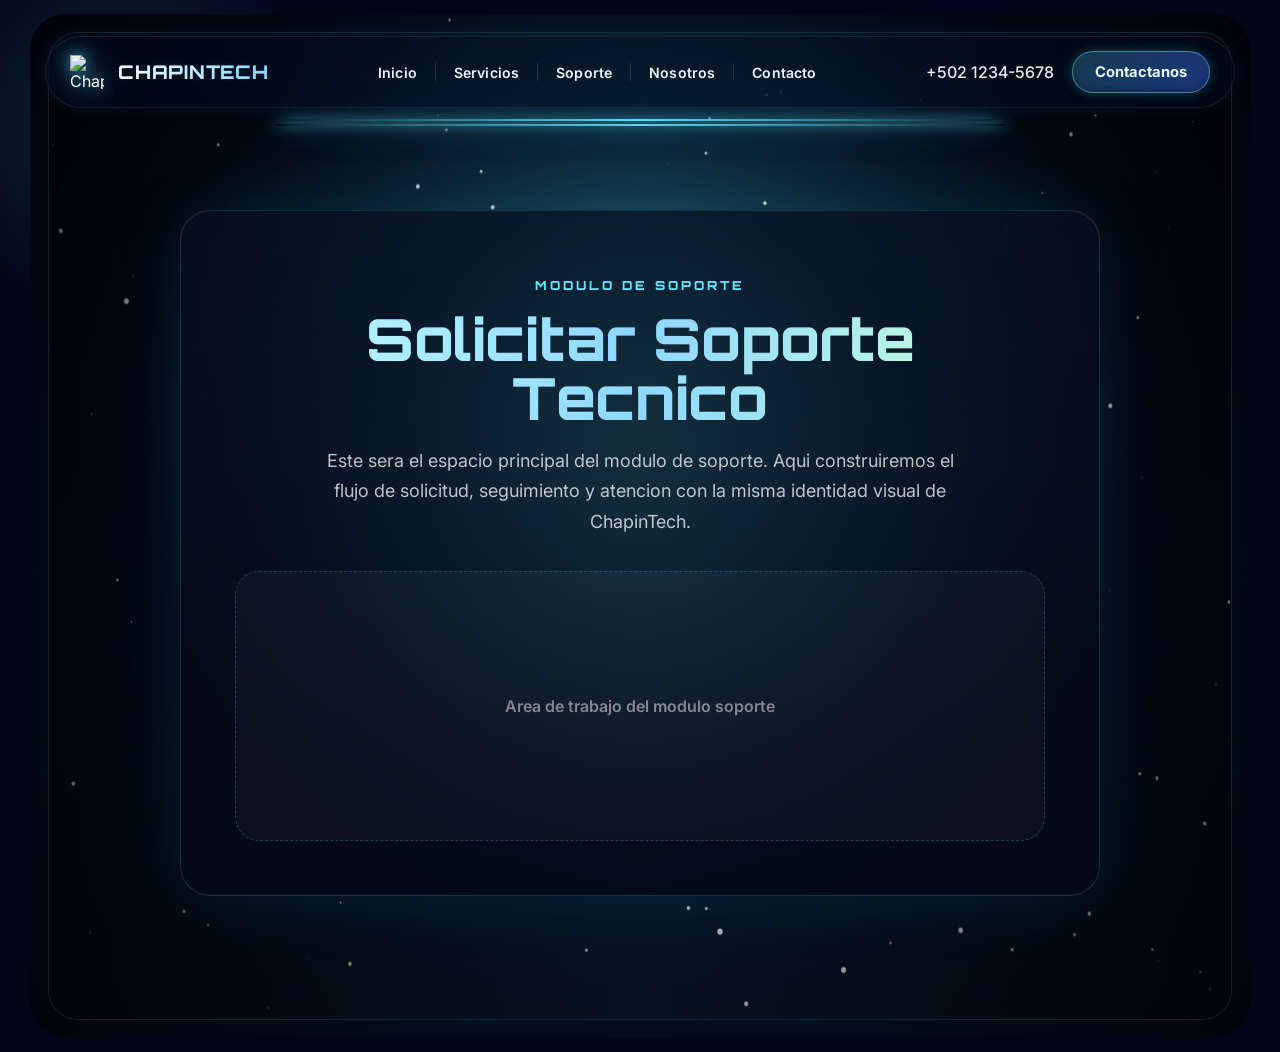
==== soporte/index.html @ a7edb307 "Soporte creacion de pagina y soporte" ====
<!DOCTYPE html>
<html lang="es">
<head>
  <meta charset="UTF-8" />
  <meta name="viewport" content="width=device-width, initial-scale=1.0" />
  <title>ChapinTech | Solicitar Soporte</title>

  <link rel="preconnect" href="https://fonts.googleapis.com">
  <link rel="preconnect" href="https://fonts.gstatic.com" crossorigin>
  <link href="https://fonts.googleapis.com/css2?family=Orbitron:wght@500;700;800&family=Inter:wght@400;500;600;700;800&display=swap" rel="stylesheet">
  <link rel="icon" type="image/png" href="../chapintech-logo.png" />
  <link rel="stylesheet" href="../style.css">
  <link rel="stylesheet" href="presentation/styles/support-page.css">
</head>
<body>

<section class="support-shell">
  <canvas id="stars"></canvas>
  <canvas id="particles"></canvas>

  <div class="bg-space"></div>
  <div class="bg-vignette"></div>
  <div class="hud-frame"></div>
  <div class="top-light"></div>
  <div class="hud"></div>
  <div class="top-glow-line"></div>
  <div class="hero-focus"></div>
  <div class="energy-core"></div>

  <header class="nav">
    <div class="logo">
      <img src="../chapintech-logo.png" alt="ChapinTech logo">
      <span class="logo-text">ChapinTech</span>
    </div>

    <nav class="nav-links">
      <a href="../index.html" class="nav-link">Inicio</a>
      <span class="divider"></span>

      <a href="#" class="nav-link">Servicios</a>
      <span class="divider"></span>

      <a href="index.html" class="nav-link">Soporte</a>
      <span class="divider"></span>

      <a href="#" class="nav-link">Nosotros</a>
      <span class="divider"></span>

      <a href="#" class="nav-link">Contacto</a>
    </nav>

    <div class="nav-actions">
      <span class="contact-phone">+502 1234-5678</span>
      <a href="#" class="cta-top">Contactanos</a>
      <button class="support-menu-btn" type="button" aria-label="Abrir menu" aria-expanded="false">
        <span></span>
        <span></span>
        <span></span>
      </button>
    </div>
  </header>

  <main class="support-content">
    <section class="support-panel">
      <p class="support-kicker">Modulo de soporte</p>
      <h1 class="support-title">Solicitar Soporte Tecnico</h1>
      <p class="support-copy">
        Este sera el espacio principal del modulo de soporte. Aqui construiremos el flujo de solicitud, seguimiento y atencion con la misma identidad visual de ChapinTech.
      </p>

      <div class="support-workspace">
        Area de trabajo del modulo soporte
      </div>
    </section>
  </main>
</section>

<script src="../stars.js"></script>
<script src="../particles.js"></script>
<script src="presentation/scripts/support-page.js"></script>
</body>
</html>
---- style.css ----
:root{
--cyan:#63e6ff;
--violet:#8b5cf6;
}

body::before{
content:"";

position:fixed;
inset:0;

opacity:.035;

pointer-events:none;

background-image:
url("https://grainy-gradients.vercel.app/noise.svg");

mix-blend-mode:soft-light;

z-index:9999;
}

body {
margin: 0;
min-height: 100vh;
background:
radial-gradient(circle at 10% 12%, rgba(99,230,255,.14), transparent 14%),
radial-gradient(circle at 75% 18%, rgba(139,92,246,.08), transparent 16%),
radial-gradient(circle at 55% 30%, rgba(255,255,255,.08), transparent 12%),
linear-gradient(180deg, #020617 0%, #020617 100%);
background-color: #020617;
font-family: 'Orbitron', sans-serif;
color: #fff;
overflow-x: hidden;
}

/* =========================
LAYERING
========================= */
.bg-space { z-index: 0; }
.bg-streaks { z-index: 1; }
.bg-vignette { z-index: 2; }
.hud-frame { z-index: 3; }
.hud { z-index: 4; }
.hero-content { z-index: 6; }
.nav { z-index: 999; }

/* =========================
HERO BASE
========================= */
.hero::before{
content:"";

position:absolute;
inset:0;

background:
radial-gradient(circle at center,
transparent 38%,
rgba(0,0,0,.18) 72%,
rgba(0,0,0,.58) 100%);

pointer-events:none;

z-index:2;
}

.hero {
  position: relative;
  top: 49%;
  width: calc(100% - 60px);
  max-width: 1520px;

  min-height: clamp(760px, 92vh, 860px); /* IMPORTANT */

  margin: 14px auto;

  overflow: hidden;

  border-radius: 36px;

  background:
    radial-gradient(circle at 50% 35%,
      rgba(99,230,255,.18),
      transparent 55%),
    linear-gradient(
      180deg,
      #020817 0%,
      #040d1f 100%
    );
}

.hero::after{
content:"";
position:absolute;
inset:0;

background:
linear-gradient(
180deg,
rgba(255,255,255,.015) 0%,
transparent 10%,
transparent 90%,
rgba(255,255,255,.02) 100%
);

pointer-events:none;
z-index:2;
}

/* =========================
NAV 
========================= */
.nav{
position: relative;
z-index: 999;

display:flex;
align-items:center;
justify-content:space-between;

width: calc(100% - 80px);
max-width: 1280px;

margin: 22px auto 0;

padding: 14px 24px;

border-radius: 999px;

background: rgba(4,19,44,.34);

border: 1px solid rgba(255,255,255,.08);

backdrop-filter: blur(18px);

box-shadow:
0 0 18px rgba(59,167,255,.08),
inset 0 0 1px rgba(255,255,255,.04);

gap: 20px;
}

.nav a {
  color: #e6faff;
  text-decoration: none;
  transition: color .25s ease;
}

.nav a:hover {
  color: var(--cyan);
}

/* =========================
BACKGROUNDS
========================= */
.bg-space{
background:
radial-gradient(circle at center,
rgba(80,180,255,.22),
transparent 40%),

radial-gradient(circle at 20% 30%,
rgba(255,255,255,.08),
transparent 8%),

radial-gradient(circle at 70% 20%,
rgba(255,255,255,.06),
transparent 10%),

linear-gradient(
180deg,
#020817 0%,
#030b18 100%);
}

.bg-space::after{
content:"";
position:absolute;
inset:0;
background:
radial-gradient(circle at 50% 50%,
rgba(99,230,255,.35),
transparent 40%);
mix-blend-mode:screen;
}

.bg-vignette{
position:absolute;
inset:0;
background:radial-gradient(circle, transparent 40%, rgba(0,0,0,.52) 100%);
}

.top-light {
  position: absolute;

  top: 105px;
  left: 50%;

  transform: translateX(-50%);

  width: 58%;
  height: 2px;

  background:
    linear-gradient(
      to right,
      transparent,
      rgba(99,230,255,.95),
      transparent
    );

  box-shadow:
    0 0 12px rgba(99,230,255,.8),
    0 0 40px rgba(59,167,255,.45);

  z-index: 4;
}

/* =========================
FRAME (SINGLE CLEAN FRAME)
========================= */
.hud-frame {
  position: absolute;

  inset: 18px;

  border-radius: 30px;

  border: 1px solid rgba(99,230,255,.14);

  box-shadow:
    0 0 120px rgba(59,167,255,.08),
    inset 0 0 30px rgba(255,255,255,.02);

  pointer-events: none;

  z-index: 3;
}

.hud-frame::after {
content: "";
position: absolute;
inset: 0;
border-radius: inherit;
background:
linear-gradient(to right, transparent, rgba(99,230,255,.15), transparent);
opacity: .25;
}

/* =========================
TOP GLOW LINE (OUTSIDE FRAME)
========================= */
.top-glow-line {
  position: absolute;
  top: 110px;
  left: 50%;
  transform: translateX(-50%);

  width: 60%;
  height: 2px;

  background: linear-gradient(
    to right,
    transparent,
    rgba(99,230,255,.9),
    transparent
  );

  box-shadow:
    0 0 12px rgba(99,230,255,.8),
    0 0 30px rgba(59,167,255,.6);

  z-index: 4;
}

/* =========================
ENERGY CORE (LAYERED GLOW)
========================= */
.energy-core{
position:absolute;

left:50%;
top:42%;

transform:translate(-50%,-50%);

width:1100px;
height:1100px;

border-radius:50%;

background:
radial-gradient(circle,
rgba(120,240,255,.32) 0%,
rgba(59,167,255,.18) 18%,
rgba(59,167,255,.08) 32%,
transparent 62%);

filter:
blur(18px)
saturate(140%);

mix-blend-mode:screen;

pointer-events:none;

z-index:1;
}

/* =========================
   LOGO
========================= */
.logo{
  display:flex;
  align-items:center;
  gap: 14px;

  min-width: 0; /* IMPORTANT */

  flex-shrink: 0;
}

.logo img{
  width: 34px;
  height: 34px;
  object-fit: contain;

  filter:
    drop-shadow(0 0 8px rgba(99,230,255,.7))
    drop-shadow(0 0 18px rgba(59,167,255,.45));
}

.logo span{
  font-family: 'Orbitron', sans-serif;

  font-size: 1.18rem; /* IMPORTANT */
  font-weight: 800;

  letter-spacing: 0.04em;

  line-height: 1;

  text-transform: uppercase;

  background:linear-gradient(90deg,#fff,#8fd7ff);

  -webkit-background-clip: text;
  background-clip: text;
  color: transparent;

  text-shadow:
    0 0 8px rgba(99,230,255,.12);

  white-space: nowrap;
}

/* =========================
   CENTER NAV LINKS
========================= */

.nav-link{
  position: relative;

  color: rgba(255,255,255,.88);
  text-decoration:none;

  font-size: 0.88rem;
  font-weight: 600;

  letter-spacing: 0.01em;

  transition: color .25s ease;
}

.nav-link:hover{
  color: #bffaff;
}

.nav-links{
display:flex;
align-items:center;
justify-content:center;

gap: 18px;

flex: 1;

min-width: 0;
}

.divider{
  width: 1px;
  height: 18px;

  background: rgba(255,255,255,.12);
}

/* =========================
   RIGHT SIDE
========================= */
.nav-actions{
display:flex;
align-items:center;

gap: 18px;

flex-shrink: 0;

white-space: nowrap;
}

.contact-phone{
  display:flex;
  align-items:center;

  white-space: nowrap; /* CRITICAL */

  font-size: 1rem;
  font-weight: 500;

  color: rgba(255,255,255,.92);
}

.contact-phone:hover{
  color: var(--cyan);
}

/* =========================
   CONTACT BUTTON
========================= */

.cta-top{
  position: relative;

  display:flex;
  align-items:center;
  justify-content:center;

  padding: 11px 22px;

  border-radius: 999px;

  color: #ecfeff;
  text-decoration:none;

  font-size: 0.92rem;
  font-weight: 700;

  background:
    linear-gradient(
      135deg,
      rgba(99,230,255,.22),
      rgba(30,58,138,.9)
    );

  border: 1px solid rgba(99,230,255,.45);

  backdrop-filter: blur(12px);

  box-shadow:
    0 0 12px rgba(99,230,255,.25),
    inset 0 0 6px rgba(255,255,255,.08),
    inset 0 -2px 6px rgba(0,0,0,.4);

  overflow:hidden;

  transition: all .25s ease;
}

/* =========================
HERO CONTENT (FIXED ALIGNMENT)
========================= */
.hero-content {
  position: absolute;

  top: 53%;
  left: 50%;

  transform: translate(-50%, -50%);

  width: 100%;
  max-width: 900px;

  display: flex;
  flex-direction: column;
  align-items: center;

  gap: 0px;

  z-index: 6;

  text-align: center;
}

.hero-focus{
position:absolute;

left:50%;
top:48%;

transform:translate(-50%,-50%);

width:700px;
height:700px;

border-radius:50%;

background:
radial-gradient(circle,
rgba(99,230,255,.12) 0%,
rgba(59,167,255,.05) 30%,
transparent 70%);

filter:blur(40px);

pointer-events:none;

z-index:1;
}

.hero-logo {
  width: clamp(380px,35vw,580px);
  margin-top: -50px;
  margin-bottom: -15px;

  filter:
    drop-shadow(0 0 30px rgba(99,230,255,1))
    drop-shadow(0 0 90px rgba(59,167,255,.9))
    drop-shadow(0 0 180px rgba(59,167,255,.6));
}

.headline {
  font-size: clamp(36px, 5.2vw, 46px);

  font-weight: 800;
  letter-spacing: -0.01em; /*  subtle but important */

  margin-top:-45px;

  line-height: 1.03;

  max-width: 720px;

  text-align: center;

  background: linear-gradient(90deg, #bffaff, #8fd7ff, #c9ffd9);
  background-clip: text;
  -webkit-background-clip: text;
  color: transparent;
}

.subtext {
  font-size: clamp(16px, 2.2vw, 18px);
  margin-top:8px;
  opacity: 0.85;

  max-width: 620px;

  text-align: center;
}

/* =========================
bottom CTA
========================= */

.main-btn {
  position: relative;

  display: inline-flex;
  align-items: center;
  justify-content: center;

  padding: 10px 26px;

  margin-top: 24px;

  font-size: 0.85rem;
  font-weight: 700;
  letter-spacing: 0.02em;

  color: #e6faff;
  text-decoration: none;

  border-radius: 999px;

  background: linear-gradient(
    135deg,
    rgba(99,230,255,.25),
    rgba(30,58,138,.85)
  );

  border: 1px solid rgba(99,230,255,.45);

  backdrop-filter: blur(14px);


  box-shadow:
    0 0 10px rgba(99,230,255,.14),
    inset 0 0 6px rgba(255,255,255,.08),
    inset 0 -2px 6px rgba(0,0,0,.4);

  transition: all .25s ease;
  overflow: hidden;
}

.main-btn::before {
  content: "";
  position: absolute;
  inset: 0;

  background: linear-gradient(
    120deg,
    transparent 30%,
    rgba(255,255,255,.35),
    transparent 70%
  );

  opacity: 0;
  transition: opacity .25s ease;
}

.main-btn:hover {
  transform: translateY(-1px) scale(1.03);

  border-color: rgba(99,230,255,.8);

  box-shadow:
    0 0 18px rgba(99,230,255,.45),
    0 0 40px rgba(59,167,255,.25),
    inset 0 0 10px rgba(255,255,255,.12),
    inset 0 -2px 8px rgba(0,0,0,.5);
}

.main-btn:hover::before {
  opacity: 1;
}

/* =========================
SOCIALS (OUTSIDE FRAME)
========================= */
.socials-left {
  position: fixed;

  left: 18px; /* 🔥 aligns with outer margin */
  top: 50%;
  transform: translateY(-50%);

  gap: 14px;
}

.social-pill {
width: 36px;
height: 36px;

display:flex;
align-items:center;
justify-content:center;

border-radius: 50%;
background: rgba(255,255,255,.035);
border: 1px solid rgba(255,255,255,.15);

backdrop-filter: blur(8px);
}

.social-pill:hover {
transform: scale(1.15);
box-shadow: 0 0 12px rgba(99,230,255,.6);
}

/* =========================
CANVAS
========================= */
#stars,
#particles {
  position: absolute;

  inset: 0;

  width: 100%;
  height: 100%;

  z-index: 1;
  opacity:.85;
}

#particles {
  mix-blend-mode: screen;
  filter: blur(0.2px);
  opacity: .85;
}

/* =========================
ANIMATIONS
========================= */
@keyframes streakMove{
from{transform:translateX(-10%)}
to{transform:translateX(10%)}
}
---- soporte/presentation/styles/support-page.css ----
body {
  font-family: 'Inter', sans-serif;
}

.support-shell {
  position: relative;
  width: calc(100% - 60px);
  max-width: 1520px;
  min-height: clamp(760px, 92vh, 860px);
  margin: 14px auto;
  overflow: hidden;
  border-radius: 36px;
  background:
    radial-gradient(circle at 50% 35%, rgba(99,230,255,.18), transparent 55%),
    linear-gradient(180deg, #020817 0%, #040d1f 100%);
}

.support-shell::before {
  content: "";
  position: absolute;
  inset: 0;
  background: radial-gradient(circle, transparent 40%, rgba(0,0,0,.52) 100%);
  pointer-events: none;
  z-index: 2;
}

.support-shell .nav {
  position: relative;
}

.support-menu-btn {
  display: none;
  width: 42px;
  height: 42px;
  border: 1px solid rgba(99,230,255,.28);
  border-radius: 50%;
  background: rgba(255,255,255,.04);
  cursor: pointer;
  align-items: center;
  justify-content: center;
  flex-direction: column;
  gap: 5px;
}

.support-menu-btn span {
  width: 18px;
  height: 2px;
  border-radius: 999px;
  background: #e6faff;
}

.support-content {
  position: relative;
  z-index: 6;
  width: min(920px, calc(100% - 40px));
  min-height: calc(100vh - 170px);
  margin: 0 auto;
  display: flex;
  align-items: center;
  justify-content: center;
  text-align: center;
  padding: 80px 0 120px;
}

.support-panel {
  width: 100%;
  padding: clamp(28px, 5vw, 54px);
  border: 1px solid rgba(99,230,255,.16);
  border-radius: 30px;
  background: linear-gradient(180deg, rgba(7,17,31,.72), rgba(4,10,22,.88));
  box-shadow:
    0 0 70px rgba(34,211,238,.10),
    inset 0 0 1px rgba(255,255,255,.10);
  backdrop-filter: blur(18px);
}

.support-kicker {
  margin-bottom: 16px;
  color: var(--cyan);
  font-family: 'Orbitron', sans-serif;
  font-size: .78rem;
  font-weight: 800;
  letter-spacing: .24em;
  text-transform: uppercase;
}

.support-title {
  margin: 0 auto 18px;
  max-width: 760px;
  font-family: 'Orbitron', sans-serif;
  font-size: clamp(34px, 5vw, 58px);
  font-weight: 800;
  line-height: 1.02;
  background: linear-gradient(90deg, #bffaff, #8fd7ff, #c9ffd9);
  -webkit-background-clip: text;
  background-clip: text;
  color: transparent;
}

.support-copy {
  max-width: 650px;
  margin: 0 auto;
  color: rgba(255,255,255,.74);
  font-size: clamp(16px, 2vw, 18px);
  line-height: 1.7;
}

.support-workspace {
  margin-top: 34px;
  min-height: 220px;
  border: 1px dashed rgba(99,230,255,.20);
  border-radius: 24px;
  background: rgba(255,255,255,.035);
  display: flex;
  align-items: center;
  justify-content: center;
  padding: 24px;
  color: rgba(255,255,255,.48);
  font-weight: 600;
}

@media (max-width: 1100px) {
  .support-shell .nav {
    width: calc(100% - 48px);
  }

  .support-shell .nav-links {
    gap: 12px;
  }

  .support-shell .divider,
  .support-shell .contact-phone {
    display: none;
  }
}

@media (max-width: 820px) {
  .support-shell {
    width: calc(100% - 24px);
    min-height: 100vh;
    border-radius: 24px;
  }

  .support-shell .nav {
    width: calc(100% - 28px);
    margin-top: 14px;
    padding: 12px 14px;
  }

  .support-shell .logo span {
    font-size: 1rem;
  }

  .support-shell .nav-links {
    position: absolute;
    top: calc(100% + 12px);
    left: 0;
    right: 0;
    display: none;
    flex-direction: column;
    align-items: stretch;
    gap: 0;
    padding: 10px;
    border: 1px solid rgba(99,230,255,.14);
    border-radius: 22px;
    background: rgba(4,19,44,.92);
    backdrop-filter: blur(18px);
  }

  .support-shell .nav-links.is-open {
    display: flex;
  }

  .support-shell .nav-link {
    padding: 14px 16px;
    border-radius: 14px;
  }

  .support-shell .nav-link:hover {
    background: rgba(99,230,255,.08);
  }

  .support-shell .cta-top {
    display: none;
  }

  .support-menu-btn {
    display: flex;
  }

  .support-content {
    width: calc(100% - 28px);
    min-height: auto;
    padding: 52px 0 80px;
  }

  .support-panel {
    border-radius: 24px;
  }

  .support-kicker {
    font-size: .72rem;
    letter-spacing: .18em;
  }

  .support-title {
    font-size: clamp(32px, 12vw, 44px);
  }
}

@media (max-width: 460px) {
  .support-shell {
    width: 100%;
    min-height: 100vh;
    margin: 0;
    border-radius: 0;
  }

  .support-shell .nav {
    width: calc(100% - 20px);
  }

  .support-shell .logo img {
    width: 30px;
    height: 30px;
  }

  .support-content {
    width: calc(100% - 20px);
    padding-top: 42px;
  }

  .support-panel {
    padding: 24px 18px;
  }

  .support-workspace {
    min-height: 180px;
  }
}
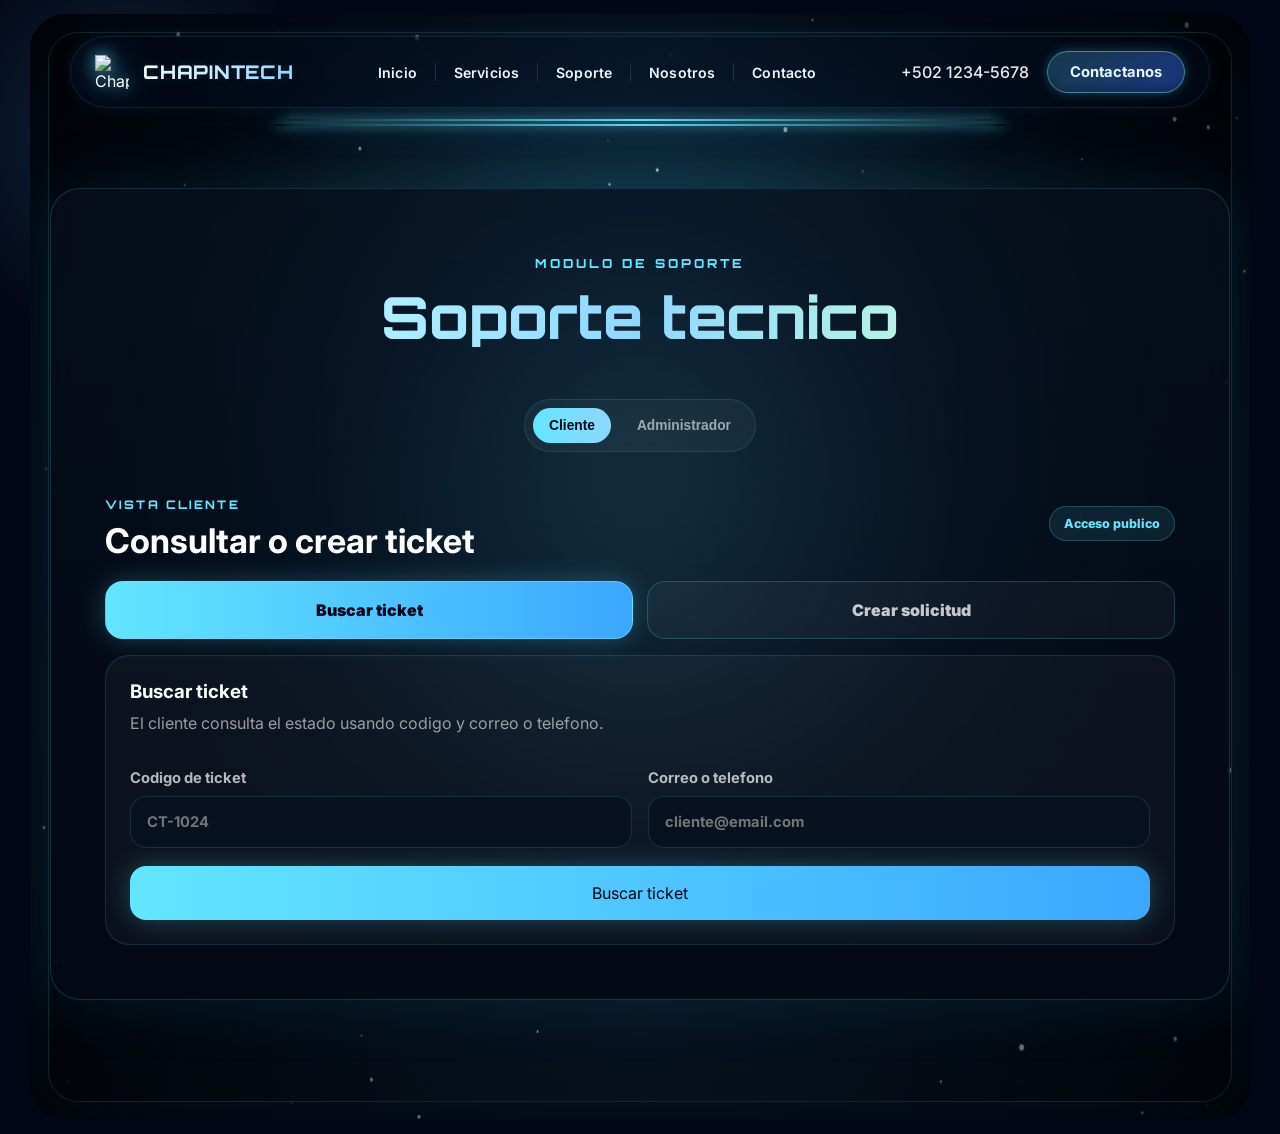
==== commit 39443df9: "Soporte admin y cliente modificacion de tickets para cliente y administracion" ====
--- a/soporte/index.html
+++ b/soporte/index.html
@@ -63,14 +63,178 @@
   <main class="support-content">
     <section class="support-panel">
       <p class="support-kicker">Modulo de soporte</p>
-      <h1 class="support-title">Solicitar Soporte Tecnico</h1>
-      <p class="support-copy">
-        Este sera el espacio principal del modulo de soporte. Aqui construiremos el flujo de solicitud, seguimiento y atencion con la misma identidad visual de ChapinTech.
-      </p>
-
-      <div class="support-workspace">
-        Area de trabajo del modulo soporte
+      <h1 class="support-title">Soporte tecnico</h1>
+
+      <div class="role-preview" role="tablist" aria-label="Seleccionar vista de soporte">
+        <button class="role-chip active" type="button" data-role="client" aria-selected="true">Cliente</button>
+        <button class="role-chip" type="button" data-role="admin" aria-selected="false">Administrador</button>
       </div>
+
+      <section class="support-module client-module" data-role-panel="client" aria-labelledby="client-view-title">
+        <div class="module-heading">
+          <div>
+            <p>Vista cliente</p>
+            <h2 id="client-view-title">Consultar o crear ticket</h2>
+          </div>
+          <span class="module-badge">Acceso publico</span>
+        </div>
+
+        <div class="client-toggle-grid">
+          <button class="client-toggle-btn active" type="button" data-client-panel="search" aria-expanded="true">
+            Buscar ticket
+          </button>
+
+          <button class="client-toggle-btn" type="button" data-client-panel="create" aria-expanded="false">
+            Crear solicitud
+          </button>
+        </div>
+
+        <div class="client-actions" data-client-content="search">
+          <form class="support-card ticket-search-form">
+            <h3>Buscar ticket</h3>
+            <p>El cliente consulta el estado usando codigo y correo o telefono.</p>
+
+            <div class="search-fields">
+              <label for="ticketCode">
+                Codigo de ticket
+                <input id="ticketCode" name="ticketCode" type="text" placeholder="CT-1024" autocomplete="off">
+              </label>
+
+              <label for="ticketContact">
+                Correo o telefono
+                <input id="ticketContact" name="ticketContact" type="text" placeholder="cliente@email.com">
+              </label>
+            </div>
+
+            <button type="submit">Buscar ticket</button>
+          </form>
+
+          <article class="support-card ticket-result-card is-collapsed" id="ticketResult" aria-live="polite">
+          </article>
+        </div>
+
+        <div class="create-request-shell is-collapsed" data-client-content="create">
+          <form class="support-card create-ticket-form" id="createTicketForm">
+            <div class="form-title-row">
+              <div>
+                <h3>Crear nueva solicitud</h3>
+                <p>Formulario base para levantar un ticket desde soporte.</p>
+              </div>
+              <span class="module-badge soft">Pendiente API</span>
+            </div>
+
+            <div class="form-grid">
+              <label>
+                Nombre completo
+                <input type="text" placeholder="Nombre del cliente">
+              </label>
+
+              <label>
+                Correo
+                <input type="email" placeholder="correo@ejemplo.com">
+              </label>
+
+              <label>
+                Telefono
+                <input type="tel" placeholder="+502 1234-5678">
+              </label>
+
+              <label>
+                Servicio
+                <select>
+                  <option>Soporte tecnico</option>
+                  <option>Instalacion de redes</option>
+                  <option>Camaras de seguridad</option>
+                  <option>Mantenimiento</option>
+                  <option>Soporte remoto</option>
+                </select>
+              </label>
+            </div>
+
+            <label>
+              Descripcion del problema
+              <textarea placeholder="Describe el problema tecnico..."></textarea>
+            </label>
+
+            <button type="button">Crear ticket</button>
+          </form>
+        </div>
+      </section>
+
+      <section class="support-module admin-module is-collapsed" data-role-panel="admin" aria-labelledby="admin-view-title">
+        <div class="module-heading">
+          <div>
+            <p>Vista administrador</p>
+            <h2 id="admin-view-title">Tickets disponibles y operacion</h2>
+          </div>
+          <span class="module-badge admin">Acceso por rol</span>
+        </div>
+
+        <div class="admin-stats-grid">
+          <article class="stat-tile">
+            <p>Pendientes</p>
+            <strong>8</strong>
+          </article>
+
+          <article class="stat-tile">
+            <p>En ruta</p>
+            <strong>5</strong>
+          </article>
+
+          <article class="stat-tile">
+            <p>Urgentes</p>
+            <strong>3</strong>
+          </article>
+
+          <article class="stat-tile">
+            <p>Tecnicos libres</p>
+            <strong>4</strong>
+          </article>
+        </div>
+
+        <div class="admin-board">
+          <div class="admin-toolbar">
+            <h3>Cola de tickets</h3>
+            <div class="admin-filters">
+              <button type="button" class="active">Todos</button>
+              <button type="button">Alta</button>
+              <button type="button">Sin tecnico</button>
+            </div>
+          </div>
+
+          <div class="ticket-list">
+            <article class="admin-ticket-row urgent">
+              <div>
+                <strong>CT-1024</strong>
+                <p>Carlos Mendez - Computadora no enciende</p>
+              </div>
+              <span class="priority high">Alta</span>
+              <span>Zona 14</span>
+              <button type="button">Asignar</button>
+            </article>
+
+            <article class="admin-ticket-row">
+              <div>
+                <strong>CT-1025</strong>
+                <p>Maria Lopez - Impresora no responde</p>
+              </div>
+              <span class="priority medium">Media</span>
+              <span>Zona 10</span>
+              <button type="button">Asignar</button>
+            </article>
+
+            <article class="admin-ticket-row">
+              <div>
+                <strong>CT-1028</strong>
+                <p>Grupo Maya - Fallo de red interna</p>
+              </div>
+              <span class="priority medium">Media</span>
+              <span>Zona 11</span>
+              <button type="button">Asignar</button>
+            </article>
+          </div>
+        </div>
+      </section>
     </section>
   </main>
 </section>
--- a/soporte/presentation/styles/support-page.css
+++ b/soporte/presentation/styles/support-page.css
@@ -1,5 +1,10 @@
 body {
   font-family: 'Inter', sans-serif;
+}
+
+.support-shell,
+.support-shell * {
+  box-sizing: border-box;
 }
 
 .support-shell {
@@ -52,7 +57,7 @@
 .support-content {
   position: relative;
   z-index: 6;
-  width: min(920px, calc(100% - 40px));
+  width: min(1180px, calc(100% - 40px));
   min-height: calc(100vh - 170px);
   margin: 0 auto;
   display: flex;
@@ -64,6 +69,7 @@
 
 .support-panel {
   width: 100%;
+  max-width: 100%;
   padding: clamp(28px, 5vw, 54px);
   border: 1px solid rgba(99,230,255,.16);
   border-radius: 30px;
@@ -95,6 +101,7 @@
   -webkit-background-clip: text;
   background-clip: text;
   color: transparent;
+  overflow-wrap: anywhere;
 }
 
 .support-copy {
@@ -103,20 +110,446 @@
   color: rgba(255,255,255,.74);
   font-size: clamp(16px, 2vw, 18px);
   line-height: 1.7;
-}
-
-.support-workspace {
+  overflow-wrap: break-word;
+}
+
+.role-preview {
+  display: inline-flex;
+  align-items: center;
+  gap: 10px;
   margin-top: 34px;
-  min-height: 220px;
-  border: 1px dashed rgba(99,230,255,.20);
+  padding: 8px;
+  border: 1px solid rgba(99,230,255,.12);
+  border-radius: 999px;
+  background: rgba(255,255,255,.04);
+}
+
+.role-chip {
+  border: 0;
+  padding: 10px 16px;
+  border-radius: 999px;
+  color: rgba(255,255,255,.58);
+  background: transparent;
+  font-size: .86rem;
+  font-weight: 800;
+  cursor: pointer;
+}
+
+.role-chip.active {
+  color: #020617;
+  background: linear-gradient(90deg, #63e6ff, #8fd7ff);
+}
+
+.support-module {
+  margin-top: 34px;
+  text-align: left;
+}
+
+.module-heading,
+.form-title-row,
+.admin-toolbar {
+  display: flex;
+  align-items: center;
+  justify-content: space-between;
+  gap: 20px;
+  margin-bottom: 20px;
+  min-width: 0;
+}
+
+.module-heading p {
+  margin-bottom: 8px;
+  color: var(--cyan);
+  font-family: 'Orbitron', sans-serif;
+  font-size: .74rem;
+  font-weight: 800;
+  letter-spacing: .18em;
+  text-transform: uppercase;
+}
+
+.module-heading h2,
+.admin-toolbar h3,
+.support-card h3 {
+  margin: 0;
+  color: #fff;
+  overflow-wrap: anywhere;
+}
+
+.module-heading h2 {
+  font-size: clamp(24px, 3vw, 34px);
+}
+
+.module-badge {
+  display: inline-flex;
+  align-items: center;
+  justify-content: center;
+  padding: 9px 14px;
+  border: 1px solid rgba(99,230,255,.22);
+  border-radius: 999px;
+  color: var(--cyan);
+  background: rgba(99,230,255,.10);
+  font-size: .78rem;
+  font-weight: 800;
+  white-space: nowrap;
+}
+
+.module-badge.soft {
+  color: #c4b5fd;
+  border-color: rgba(139,92,246,.22);
+  background: rgba(139,92,246,.10);
+}
+
+.module-badge.admin {
+  color: #facc15;
+  border-color: rgba(250,204,21,.22);
+  background: rgba(250,204,21,.10);
+}
+
+.support-card,
+.admin-board,
+.stat-tile {
+  min-width: 0;
+  max-width: 100%;
+  border: 1px solid rgba(99,230,255,.12);
   border-radius: 24px;
   background: rgba(255,255,255,.035);
+  padding: 24px;
+  box-shadow: inset 0 0 1px rgba(255,255,255,.08);
+}
+
+.client-actions {
+  display: grid;
+  gap: 16px;
+}
+
+.client-toggle-grid {
+  display: grid;
+  grid-template-columns: repeat(2, minmax(0, 1fr));
+  gap: 14px;
+  margin-bottom: 16px;
+}
+
+.client-toggle-btn {
+  min-height: 58px;
+  border: 1px solid rgba(99,230,255,.20);
+  border-radius: 18px;
+  color: rgba(255,255,255,.76);
+  background: rgba(255,255,255,.04);
+  cursor: pointer;
+  font: inherit;
+  font-weight: 900;
+}
+
+.client-toggle-btn.active {
+  color: #020617;
+  border-color: rgba(99,230,255,.55);
+  background: linear-gradient(90deg, #63e6ff, #3ba7ff);
+  box-shadow: 0 0 26px rgba(99,230,255,.24);
+}
+
+.ticket-search-form {
+  width: 100%;
+}
+
+.search-fields {
+  display: grid;
+  grid-template-columns: repeat(2, minmax(0, 1fr));
+  gap: 16px;
+}
+
+.support-card p,
+.form-title-row p {
+  margin: 8px 0 18px;
+  color: rgba(255,255,255,.58);
+  line-height: 1.6;
+  overflow-wrap: break-word;
+}
+
+.support-card label,
+.create-ticket-form label {
   display: flex;
+  flex-direction: column;
+  gap: 9px;
+  margin-top: 14px;
+  color: rgba(255,255,255,.70);
+  font-size: .92rem;
+  font-weight: 700;
+}
+
+.support-card input,
+.support-card select,
+.support-card textarea {
+  width: 100%;
+  max-width: 100%;
+  min-height: 52px;
+  padding: 14px 16px;
+  border: 1px solid rgba(99,230,255,.14);
+  border-radius: 16px;
+  outline: none;
+  color: #fff;
+  background: #07111f;
+  font: inherit;
+}
+
+.support-card textarea {
+  min-height: 130px;
+  resize: vertical;
+}
+
+.support-card input:focus,
+.support-card select:focus,
+.support-card textarea:focus {
+  border-color: rgba(99,230,255,.55);
+  box-shadow: 0 0 20px rgba(99,230,255,.14);
+}
+
+.support-card button,
+.admin-ticket-row button,
+.admin-filters button {
+  border: 0;
+  cursor: pointer;
+  font-weight: 900;
+  font: inherit;
+}
+
+.support-card button {
+  width: 100%;
+  max-width: 100%;
+  min-height: 54px;
+  margin-top: 18px;
+  border-radius: 16px;
+  color: #020617;
+  background: linear-gradient(90deg, #63e6ff, #3ba7ff);
+  box-shadow: 0 0 26px rgba(99,230,255,.26);
+}
+
+.create-request-shell {
+  display: grid;
+  gap: 16px;
+}
+
+.is-collapsed {
+  display: none;
+}
+
+.ticket-result-card:not(.is-collapsed),
+.create-ticket-form,
+.support-module:not(.is-collapsed),
+.client-actions:not(.is-collapsed),
+.create-request-shell:not(.is-collapsed) {
+  animation: supportExpand .24s ease;
+}
+
+.ticket-result-card {
+  min-height: 0;
+  overflow: hidden;
+}
+
+.ticket-result-empty,
+.ticket-result-live {
+  display: grid;
+  gap: 14px;
+  min-width: 0;
+}
+
+.ticket-result-empty span {
+  width: 54px;
+  height: 54px;
+  display: inline-flex;
   align-items: center;
   justify-content: center;
-  padding: 24px;
+  border: 1px solid rgba(99,230,255,.24);
+  border-radius: 18px;
+  color: var(--cyan);
+  background: rgba(99,230,255,.10);
+  font-family: 'Orbitron', sans-serif;
+  font-weight: 800;
+}
+
+.ticket-result-error {
+  display: grid;
+  gap: 10px;
+}
+
+.ticket-result-error span {
+  width: 54px;
+  height: 54px;
+  display: inline-flex;
+  align-items: center;
+  justify-content: center;
+  border: 1px solid rgba(239,68,68,.24);
+  border-radius: 18px;
+  color: #ff8f8f;
+  background: rgba(239,68,68,.12);
+  font-family: 'Orbitron', sans-serif;
+  font-weight: 800;
+}
+
+.ticket-meta-grid,
+.admin-stats-grid,
+.form-grid {
+  display: grid;
+  gap: 16px;
+}
+
+.ticket-meta-grid {
+  grid-template-columns: repeat(2, minmax(0, 1fr));
+}
+
+.ticket-meta {
+  min-width: 0;
+  padding: 16px;
+  border-radius: 18px;
+  background: rgba(2,6,23,.42);
+}
+
+.ticket-meta p,
+.stat-tile p {
+  margin: 0 0 8px;
   color: rgba(255,255,255,.48);
-  font-weight: 600;
+  font-size: .86rem;
+}
+
+.ticket-meta strong,
+.stat-tile strong {
+  display: block;
+  color: #fff;
+  font-size: 1.1rem;
+  overflow-wrap: anywhere;
+}
+
+.ticket-timeline {
+  display: grid;
+  grid-template-columns: repeat(auto-fit, minmax(120px, 1fr));
+  gap: 10px;
+  margin-top: 18px;
+}
+
+.timeline-step {
+  min-width: 0;
+  min-height: 78px;
+  padding: 12px;
+  border-radius: 16px;
+  color: rgba(255,255,255,.58);
+  background: rgba(255,255,255,.04);
+  font-size: .82rem;
+  font-weight: 800;
+  overflow-wrap: anywhere;
+}
+
+.timeline-step.done {
+  color: var(--cyan);
+  background: rgba(99,230,255,.10);
+}
+
+.create-ticket-form {
+  margin-top: 20px;
+}
+
+.form-grid {
+  grid-template-columns: repeat(2, minmax(0, 1fr));
+}
+
+.admin-module {
+  padding-top: 26px;
+  border-top: 1px solid rgba(255,255,255,.08);
+}
+
+.admin-stats-grid {
+  grid-template-columns: repeat(4, minmax(0, 1fr));
+  margin-bottom: 20px;
+}
+
+.stat-tile strong {
+  color: var(--cyan);
+  font-size: 2rem;
+}
+
+.admin-filters {
+  display: flex;
+  flex-wrap: wrap;
+  gap: 10px;
+  max-width: 100%;
+}
+
+.admin-filters button {
+  flex: 0 1 auto;
+  min-height: 40px;
+  padding: 0 14px;
+  border: 1px solid rgba(99,230,255,.14);
+  border-radius: 999px;
+  color: rgba(255,255,255,.68);
+  background: rgba(255,255,255,.04);
+}
+
+.admin-filters button.active {
+  color: #020617;
+  background: var(--cyan);
+}
+
+.ticket-list {
+  display: grid;
+  gap: 12px;
+}
+
+.admin-ticket-row {
+  display: grid;
+  grid-template-columns: minmax(0, 1fr) minmax(74px, auto) minmax(70px, auto) minmax(96px, auto);
+  align-items: center;
+  gap: 16px;
+  padding: 16px;
+  border: 1px solid rgba(255,255,255,.07);
+  border-radius: 18px;
+  background: rgba(2,6,23,.35);
+  min-width: 0;
+}
+
+.admin-ticket-row.urgent {
+  border-color: rgba(239,68,68,.24);
+}
+
+.admin-ticket-row p {
+  margin: 6px 0 0;
+  color: rgba(255,255,255,.58);
+  line-height: 1.4;
+  overflow-wrap: break-word;
+}
+
+.admin-ticket-row strong,
+.admin-ticket-row span {
+  min-width: 0;
+  overflow-wrap: anywhere;
+}
+
+.priority {
+  font-weight: 900;
+}
+
+.priority.high {
+  color: #ff8f8f;
+}
+
+.priority.medium {
+  color: #facc15;
+}
+
+.admin-ticket-row button {
+  width: 100%;
+  min-height: 42px;
+  border-radius: 14px;
+  color: #020617;
+  background: linear-gradient(90deg, #63e6ff, #3ba7ff);
+}
+
+@keyframes supportExpand {
+  from {
+    opacity: 0;
+    transform: translateY(-8px);
+  }
+
+  to {
+    opacity: 1;
+    transform: translateY(0);
+  }
 }
 
 @media (max-width: 1100px) {
@@ -131,6 +564,25 @@
   .support-shell .divider,
   .support-shell .contact-phone {
     display: none;
+  }
+}
+
+@media (max-width: 980px) {
+  .support-content {
+    width: calc(100% - 32px);
+  }
+
+  .admin-stats-grid {
+    grid-template-columns: repeat(2, minmax(0, 1fr));
+  }
+
+  .admin-ticket-row {
+    grid-template-columns: minmax(0, 1fr) minmax(82px, auto);
+  }
+
+  .admin-ticket-row span:nth-of-type(2),
+  .admin-ticket-row button {
+    grid-column: 1 / -1;
   }
 }
 
@@ -145,6 +597,7 @@
     width: calc(100% - 28px);
     margin-top: 14px;
     padding: 12px 14px;
+    gap: 12px;
   }
 
   .support-shell .logo span {
@@ -206,6 +659,28 @@
   .support-title {
     font-size: clamp(32px, 12vw, 44px);
   }
+
+  .module-heading,
+  .form-title-row,
+  .admin-toolbar {
+    align-items: flex-start;
+    flex-direction: column;
+  }
+
+  .search-fields,
+  .client-toggle-grid,
+  .form-grid,
+  .admin-stats-grid {
+    grid-template-columns: 1fr;
+  }
+
+  .admin-ticket-row {
+    grid-template-columns: 1fr;
+  }
+
+  .admin-ticket-row button {
+    width: 100%;
+  }
 }
 
 @media (max-width: 460px) {
@@ -234,7 +709,38 @@
     padding: 24px 18px;
   }
 
-  .support-workspace {
-    min-height: 180px;
-  }
-}
+  .support-title {
+    font-size: clamp(28px, 11vw, 38px);
+  }
+
+  .role-preview {
+    width: 100%;
+    justify-content: center;
+    gap: 6px;
+  }
+
+  .role-chip {
+    flex: 1;
+    padding: 10px 8px;
+    text-align: center;
+    font-size: .78rem;
+  }
+
+  .support-card,
+  .admin-board,
+  .stat-tile {
+    padding: 18px;
+    border-radius: 20px;
+  }
+
+  .ticket-meta-grid,
+  .ticket-timeline {
+    grid-template-columns: 1fr;
+  }
+
+  .module-badge {
+    width: 100%;
+    white-space: normal;
+    text-align: center;
+  }
+}
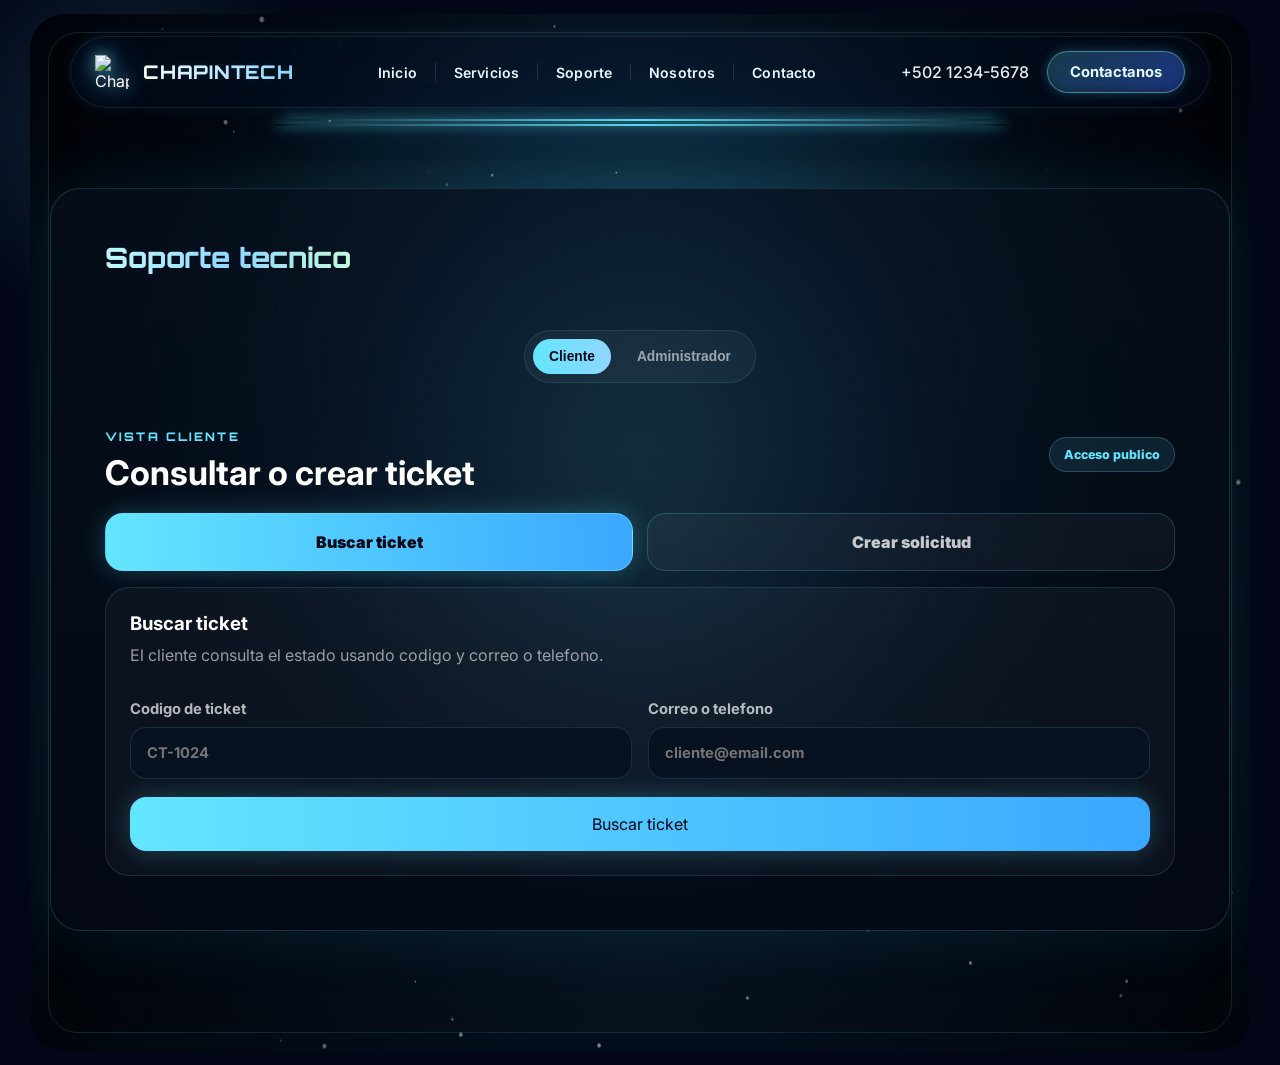
==== commit 10bc013f: "estetica de soporte" ====
--- a/soporte/index.html
+++ b/soporte/index.html
@@ -62,7 +62,6 @@
 
   <main class="support-content">
     <section class="support-panel">
-      <p class="support-kicker">Modulo de soporte</p>
       <h1 class="support-title">Soporte tecnico</h1>
 
       <div class="role-preview" role="tablist" aria-label="Seleccionar vista de soporte">
--- a/soporte/presentation/styles/support-page.css
+++ b/soporte/presentation/styles/support-page.css
@@ -91,12 +91,13 @@
 }
 
 .support-title {
-  margin: 0 auto 18px;
-  max-width: 760px;
+  margin: 0 0 22px;
+  max-width: 260px;
   font-family: 'Orbitron', sans-serif;
-  font-size: clamp(34px, 5vw, 58px);
+  font-size: clamp(18px, 2.2vw, 28px);
   font-weight: 800;
-  line-height: 1.02;
+  line-height: 1.1;
+  text-align: left;
   background: linear-gradient(90deg, #bffaff, #8fd7ff, #c9ffd9);
   -webkit-background-clip: text;
   background-clip: text;
@@ -657,7 +658,7 @@
   }
 
   .support-title {
-    font-size: clamp(32px, 12vw, 44px);
+    font-size: clamp(18px, 6vw, 24px);
   }
 
   .module-heading,
@@ -710,7 +711,7 @@
   }
 
   .support-title {
-    font-size: clamp(28px, 11vw, 38px);
+    font-size: clamp(17px, 6vw, 22px);
   }
 
   .role-preview {
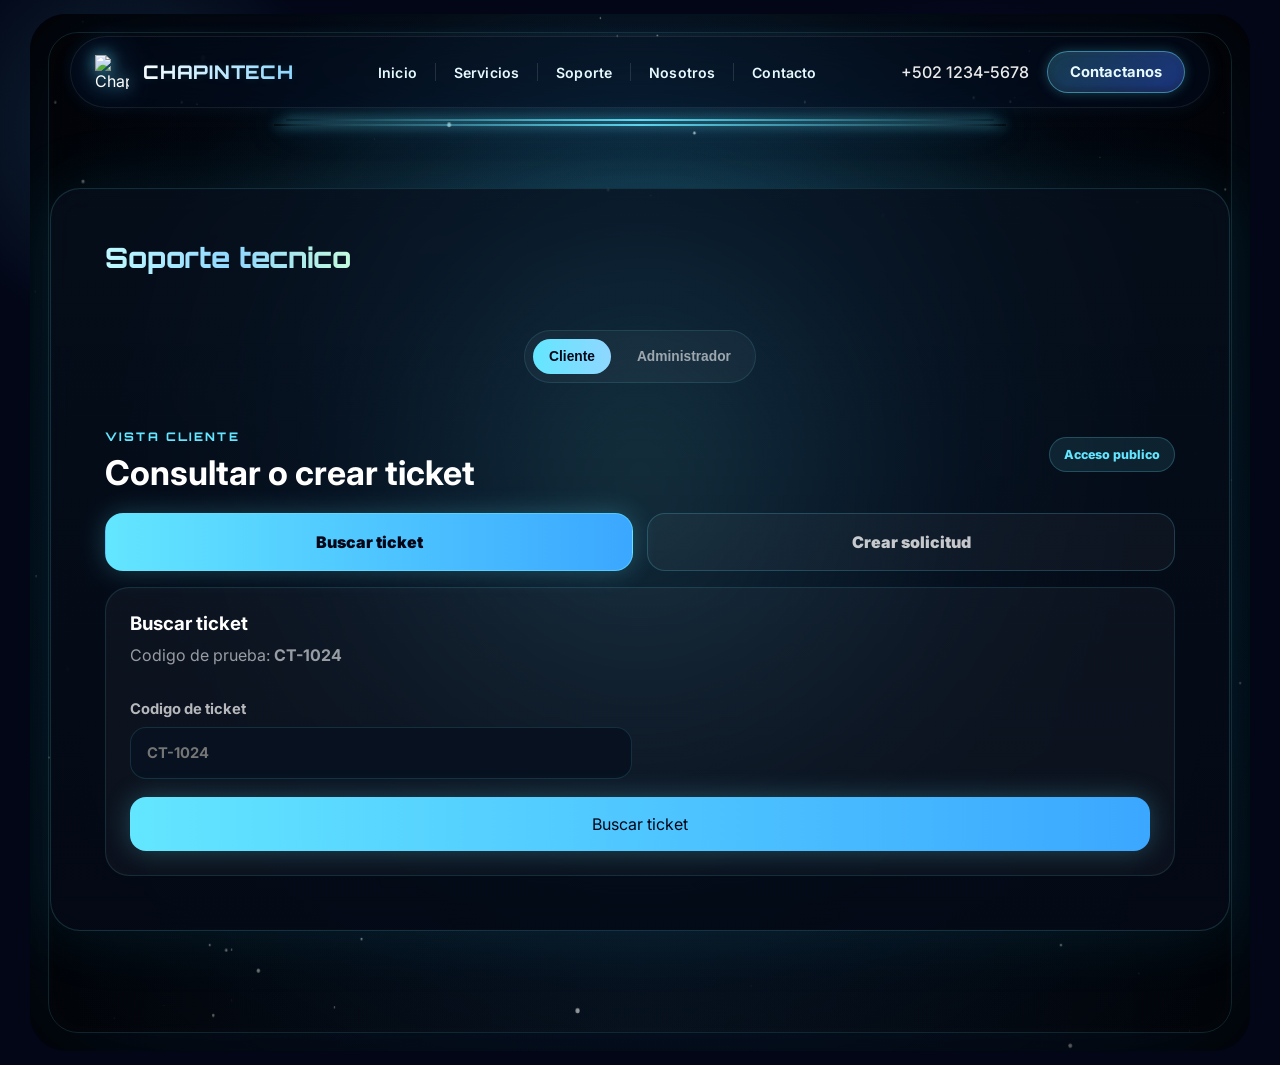
==== commit 5db96510: "Soporte modificacion movil" ====
--- a/soporte/index.html
+++ b/soporte/index.html
@@ -91,17 +91,12 @@
         <div class="client-actions" data-client-content="search">
           <form class="support-card ticket-search-form">
             <h3>Buscar ticket</h3>
-            <p>El cliente consulta el estado usando codigo y correo o telefono.</p>
+            <p>Codigo de prueba: <strong>CT-1024</strong></p>
 
             <div class="search-fields">
               <label for="ticketCode">
                 Codigo de ticket
                 <input id="ticketCode" name="ticketCode" type="text" placeholder="CT-1024" autocomplete="off">
-              </label>
-
-              <label for="ticketContact">
-                Correo o telefono
-                <input id="ticketContact" name="ticketContact" type="text" placeholder="cliente@email.com">
               </label>
             </div>
 
@@ -194,40 +189,35 @@
         <div class="admin-board">
           <div class="admin-toolbar">
             <h3>Cola de tickets</h3>
-            <div class="admin-filters">
-              <button type="button" class="active">Todos</button>
-              <button type="button">Alta</button>
-              <button type="button">Sin tecnico</button>
-            </div>
           </div>
 
           <div class="ticket-list">
-            <article class="admin-ticket-row urgent">
+            <article class="admin-ticket-row urgent" data-steps="Recibido,Asignado,Tecnico en Ruta,Diagnostico,En Reparacion">
               <div>
                 <strong>CT-1024</strong>
                 <p>Carlos Mendez - Computadora no enciende</p>
               </div>
-              <span class="priority high">Alta</span>
+              <div class="admin-ticket-progress"></div>
               <span>Zona 14</span>
               <button type="button">Asignar</button>
             </article>
 
-            <article class="admin-ticket-row">
+            <article class="admin-ticket-row" data-steps="Recibido,Asignado,Tecnico en Ruta">
               <div>
                 <strong>CT-1025</strong>
                 <p>Maria Lopez - Impresora no responde</p>
               </div>
-              <span class="priority medium">Media</span>
+              <div class="admin-ticket-progress"></div>
               <span>Zona 10</span>
               <button type="button">Asignar</button>
             </article>
 
-            <article class="admin-ticket-row">
+            <article class="admin-ticket-row" data-steps="Recibido">
               <div>
                 <strong>CT-1028</strong>
                 <p>Grupo Maya - Fallo de red interna</p>
               </div>
-              <span class="priority medium">Media</span>
+              <div class="admin-ticket-progress"></div>
               <span>Zona 11</span>
               <button type="button">Asignar</button>
             </article>
--- a/soporte/presentation/styles/support-page.css
+++ b/soporte/presentation/styles/support-page.css
@@ -418,32 +418,83 @@
   overflow-wrap: anywhere;
 }
 
-.ticket-timeline {
-  display: grid;
-  grid-template-columns: repeat(auto-fit, minmax(120px, 1fr));
-  gap: 10px;
-  margin-top: 18px;
-}
-
-.timeline-step {
-  min-width: 0;
-  min-height: 78px;
-  padding: 12px;
-  border-radius: 16px;
-  color: rgba(255,255,255,.58);
-  background: rgba(255,255,255,.04);
-  font-size: .82rem;
-  font-weight: 800;
-  overflow-wrap: anywhere;
-}
-
-.timeline-step.done {
-  color: var(--cyan);
-  background: rgba(99,230,255,.10);
-}
-
 .create-ticket-form {
   margin-top: 20px;
+}
+
+.status-progress {
+  width: 100%;
+  margin-top: 22px;
+  padding: 16px 0 4px;
+}
+
+.status-track {
+  position: relative;
+  display: grid;
+  grid-template-columns: repeat(6, minmax(0, 1fr));
+  align-items: start;
+  gap: 8px;
+  padding-top: 16px;
+}
+
+.status-track::before,
+.status-fill {
+  content: "";
+  position: absolute;
+  top: 0;
+  left: 0;
+  right: 0;
+  height: 8px;
+  border-radius: 999px;
+}
+
+.status-track::before {
+  background: rgba(99,230,255,.10);
+  border: 1px solid rgba(99,230,255,.14);
+}
+
+.status-fill {
+  right: auto;
+  max-width: 100%;
+  background: linear-gradient(90deg, #63e6ff, #3ba7ff);
+  box-shadow:
+    0 0 18px rgba(99,230,255,.58),
+    inset 0 0 8px rgba(255,255,255,.18);
+  transition: width .25s ease;
+}
+
+.status-point {
+  position: relative;
+  z-index: 2;
+  display: grid;
+  justify-items: center;
+  min-width: 0;
+  color: rgba(255,255,255,.46);
+  text-align: center;
+  font-size: .76rem;
+  font-weight: 800;
+}
+
+.status-point span {
+  display: none;
+}
+
+.status-point p {
+  margin: 0;
+  overflow-wrap: anywhere;
+}
+
+.status-point.done {
+  color: var(--cyan);
+}
+
+.status-point.done span {
+  background: transparent;
+  box-shadow: none;
+}
+
+.status-point.current span {
+  animation: none;
 }
 
 .form-grid {
@@ -494,7 +545,7 @@
 
 .admin-ticket-row {
   display: grid;
-  grid-template-columns: minmax(0, 1fr) minmax(74px, auto) minmax(70px, auto) minmax(96px, auto);
+  grid-template-columns: minmax(180px, 1fr) minmax(220px, 1.2fr) minmax(70px, auto) minmax(96px, auto);
   align-items: center;
   gap: 16px;
   padding: 16px;
@@ -504,6 +555,34 @@
   min-width: 0;
 }
 
+.admin-ticket-progress {
+  min-width: 0;
+}
+
+.status-progress.compact {
+  margin: 0;
+  padding: 8px 0 0;
+}
+
+.status-progress.compact .status-track::before,
+.status-progress.compact .status-fill {
+  top: 0;
+  height: 6px;
+}
+
+.status-progress.compact .status-track {
+  gap: 4px;
+  padding-top: 12px;
+}
+
+.status-progress.compact .status-point {
+  font-size: .58rem;
+}
+
+.status-progress.compact .status-point span {
+  display: none;
+}
+
 .admin-ticket-row.urgent {
   border-color: rgba(239,68,68,.24);
 }
@@ -578,10 +657,10 @@
   }
 
   .admin-ticket-row {
-    grid-template-columns: minmax(0, 1fr) minmax(82px, auto);
-  }
-
-  .admin-ticket-row span:nth-of-type(2),
+    grid-template-columns: minmax(0, 1fr);
+  }
+
+  .admin-ticket-progress,
   .admin-ticket-row button {
     grid-column: 1 / -1;
   }
@@ -670,9 +749,12 @@
 
   .search-fields,
   .client-toggle-grid,
-  .form-grid,
+  .form-grid {
+    grid-template-columns: 1fr;
+  }
+
   .admin-stats-grid {
-    grid-template-columns: 1fr;
+    grid-template-columns: repeat(2, minmax(0, 1fr));
   }
 
   .admin-ticket-row {
@@ -681,6 +763,96 @@
 
   .admin-ticket-row button {
     width: 100%;
+  }
+
+  .status-progress.compact,
+  .status-progress.client {
+    padding: 4px 0;
+  }
+
+  .status-progress.compact .status-track,
+  .status-progress.client .status-track {
+    grid-template-columns: 1fr;
+    gap: 10px;
+    padding-top: 0;
+    padding-left: 14px;
+  }
+
+  .status-progress.compact .status-track::before,
+  .status-progress.compact .status-fill,
+  .status-progress.client .status-track::before,
+  .status-progress.client .status-fill {
+    display: block;
+    top: 7px;
+    left: 7px;
+    right: auto;
+    width: 2px !important;
+    border-radius: 999px;
+  }
+
+  .status-progress.compact .status-track::before,
+  .status-progress.client .status-track::before {
+    bottom: 7px;
+    height: auto;
+  }
+
+  .status-progress.compact .status-fill,
+  .status-progress.client .status-fill {
+    height: var(--progress);
+    max-height: calc(100% - 14px);
+    max-width: none;
+    box-shadow: 0 0 10px rgba(99,230,255,.68);
+  }
+
+  .status-progress.compact .status-point,
+  .status-progress.client .status-point {
+    position: relative;
+    grid-template-columns: 16px minmax(0, 1fr);
+    column-gap: 6px;
+    justify-items: start;
+    align-items: center;
+    text-align: left;
+    font-size: .72rem;
+  }
+
+  .status-progress.compact .status-point span,
+  .status-progress.client .status-point span {
+    display: block;
+    background: rgba(255,255,255,.22);
+    box-shadow: none;
+  }
+
+  .status-progress.compact .status-point.done span,
+  .status-progress.client .status-point.done span {
+    background: var(--cyan);
+    box-shadow: 0 0 12px rgba(99,230,255,.72);
+  }
+
+  .status-progress.compact .status-point.current span,
+  .status-progress.client .status-point.current span {
+    background: transparent;
+    box-shadow: none;
+  }
+
+  .status-progress.compact .status-point.current::before,
+  .status-progress.client .status-point.current::before {
+    content: "";
+    position: absolute;
+    left: 18px;
+    top: 50%;
+    transform: translateY(-50%);
+    width: 0;
+    height: 0;
+    border-top: 5px solid transparent;
+    border-bottom: 5px solid transparent;
+    border-left: 8px solid var(--cyan);
+    filter: drop-shadow(0 0 8px rgba(99,230,255,.9));
+  }
+
+  .status-progress.compact .status-point.current p,
+  .status-progress.client .status-point.current p {
+    padding-left: 12px;
+    color: var(--cyan);
   }
 }
 
@@ -730,13 +902,48 @@
   .support-card,
   .admin-board,
   .stat-tile {
-    padding: 18px;
+    padding: 16px;
     border-radius: 20px;
   }
 
+  .admin-stats-grid {
+    gap: 12px;
+  }
+
+  .stat-tile strong {
+    font-size: 1.7rem;
+  }
+
   .ticket-meta-grid,
-  .ticket-timeline {
+  .status-track {
     grid-template-columns: 1fr;
+  }
+
+  .status-progress {
+    padding: 4px 0;
+  }
+
+  .status-track {
+    gap: 12px;
+    padding-top: 14px;
+  }
+
+  .status-track::before,
+  .status-fill {
+    display: block;
+  }
+
+  .status-point {
+    grid-template-columns: 1fr;
+    justify-items: center;
+    text-align: center;
+  }
+
+  .status-progress.compact .status-point,
+  .status-progress.client .status-point {
+    grid-template-columns: 16px minmax(0, 1fr);
+    justify-items: start;
+    text-align: left;
   }
 
   .module-badge {
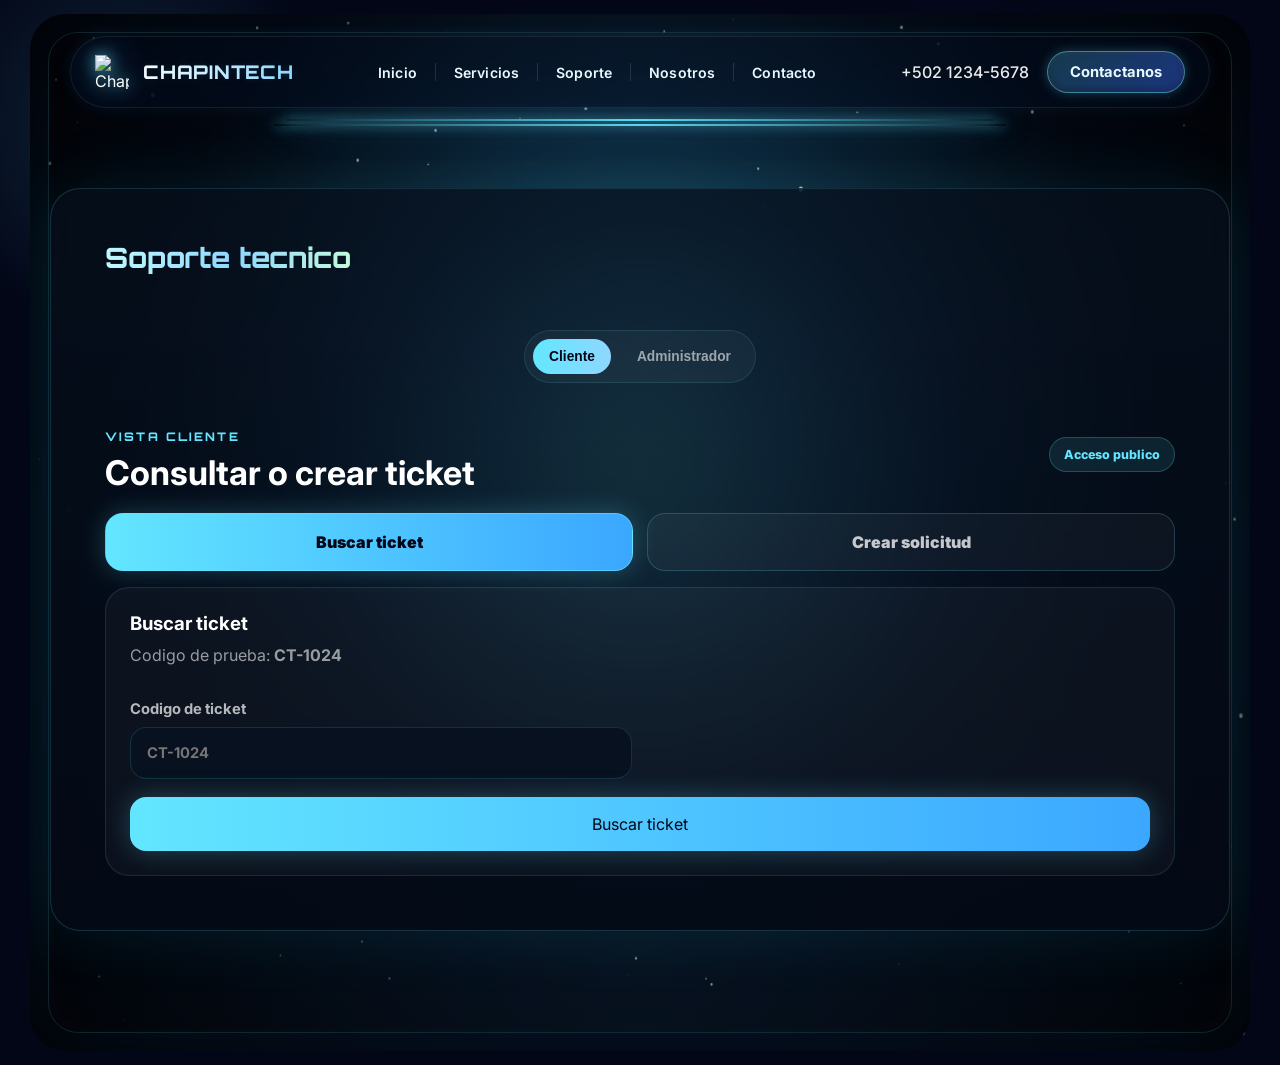
==== commit 3cc3ab15: "soporte en bar y asigancion de trabajos" ====
--- a/soporte/index.html
+++ b/soporte/index.html
@@ -192,14 +192,14 @@
           </div>
 
           <div class="ticket-list">
-            <article class="admin-ticket-row urgent" data-steps="Recibido,Asignado,Tecnico en Ruta,Diagnostico,En Reparacion">
+            <article class="admin-ticket-row" data-steps="Recibido,Asignado,Tecnico en Ruta,Diagnostico,En Reparacion">
               <div>
                 <strong>CT-1024</strong>
                 <p>Carlos Mendez - Computadora no enciende</p>
               </div>
               <div class="admin-ticket-progress"></div>
               <span>Zona 14</span>
-              <button type="button">Asignar</button>
+              <button type="button" class="assigned-tech-btn">Anna</button>
             </article>
 
             <article class="admin-ticket-row" data-steps="Recibido,Asignado,Tecnico en Ruta">
@@ -209,7 +209,7 @@
               </div>
               <div class="admin-ticket-progress"></div>
               <span>Zona 10</span>
-              <button type="button">Asignar</button>
+              <button type="button" class="assigned-tech-btn">Kevin</button>
             </article>
 
             <article class="admin-ticket-row" data-steps="Recibido">
@@ -219,13 +219,44 @@
               </div>
               <div class="admin-ticket-progress"></div>
               <span>Zona 11</span>
-              <button type="button">Asignar</button>
+              <button type="button" class="assign-tech-btn">Asignar</button>
             </article>
           </div>
         </div>
       </section>
     </section>
   </main>
+
+  <div class="support-modal is-collapsed" id="technicianModal" aria-hidden="true">
+    <div class="support-modal-backdrop" data-close-modal></div>
+
+    <section class="support-modal-panel" role="dialog" aria-modal="true" aria-labelledby="technicianModalTitle">
+      <div class="modal-heading">
+        <div>
+          <p>Asignacion tecnica</p>
+          <h2 id="technicianModalTitle">Tecnicos disponibles</h2>
+        </div>
+        <button type="button" class="modal-close-btn" data-close-modal aria-label="Cerrar">x</button>
+      </div>
+
+      <div class="technician-list">
+        <button type="button" class="technician-option" data-technician="Laura">
+          <strong>Laura</strong>
+          <span>Software y sistemas</span>
+        </button>
+
+        <button type="button" class="technician-option" data-technician="Diego">
+          <strong>Diego</strong>
+          <span>Hardware y redes</span>
+        </button>
+
+        <button type="button" class="technician-option" data-technician="Sofia">
+          <strong>Sofia</strong>
+          <span>Soporte remoto</span>
+        </button>
+      </div>
+    </section>
+  </div>
 </section>
 
 <script src="../stars.js"></script>
--- a/soporte/presentation/styles/support-page.css
+++ b/soporte/presentation/styles/support-page.css
@@ -618,6 +618,112 @@
   border-radius: 14px;
   color: #020617;
   background: linear-gradient(90deg, #63e6ff, #3ba7ff);
+}
+
+.admin-ticket-row .assigned-tech-btn {
+  color: var(--cyan);
+  border: 1px solid rgba(99,230,255,.24);
+  background: rgba(99,230,255,.10);
+  box-shadow: inset 0 0 1px rgba(255,255,255,.08);
+}
+
+.support-modal {
+  position: fixed;
+  inset: 0;
+  z-index: 2000;
+  display: flex;
+  align-items: center;
+  justify-content: center;
+  padding: 24px;
+}
+
+.support-modal.is-collapsed {
+  display: none;
+}
+
+.support-modal-backdrop {
+  position: absolute;
+  inset: 0;
+  background: rgba(2,6,23,.76);
+  backdrop-filter: blur(12px);
+}
+
+.support-modal-panel {
+  position: relative;
+  z-index: 1;
+  width: min(520px, 100%);
+  border: 1px solid rgba(99,230,255,.18);
+  border-radius: 26px;
+  background:
+    radial-gradient(circle at top, rgba(99,230,255,.10), transparent 55%),
+    linear-gradient(180deg, rgba(7,17,31,.96), rgba(4,10,22,.98));
+  padding: 24px;
+  box-shadow: 0 0 70px rgba(34,211,238,.18);
+}
+
+.modal-heading {
+  display: flex;
+  align-items: flex-start;
+  justify-content: space-between;
+  gap: 18px;
+  margin-bottom: 20px;
+}
+
+.modal-heading p {
+  margin: 0 0 8px;
+  color: var(--cyan);
+  font-family: 'Orbitron', sans-serif;
+  font-size: .72rem;
+  font-weight: 800;
+  letter-spacing: .18em;
+  text-transform: uppercase;
+}
+
+.modal-heading h2 {
+  margin: 0;
+  font-size: 1.5rem;
+}
+
+.modal-close-btn {
+  width: 38px;
+  height: 38px;
+  border: 1px solid rgba(255,255,255,.12);
+  border-radius: 50%;
+  color: #fff;
+  background: rgba(255,255,255,.06);
+  cursor: pointer;
+  font-weight: 900;
+}
+
+.technician-list {
+  display: grid;
+  gap: 12px;
+}
+
+.technician-option {
+  width: 100%;
+  display: flex;
+  align-items: center;
+  justify-content: space-between;
+  gap: 16px;
+  min-height: 64px;
+  padding: 16px;
+  border: 1px solid rgba(99,230,255,.14);
+  border-radius: 18px;
+  color: #fff;
+  background: rgba(255,255,255,.04);
+  cursor: pointer;
+  text-align: left;
+}
+
+.technician-option:hover {
+  border-color: rgba(99,230,255,.42);
+  background: rgba(99,230,255,.09);
+}
+
+.technician-option span {
+  color: rgba(255,255,255,.58);
+  font-size: .86rem;
 }
 
 @keyframes supportExpand {
